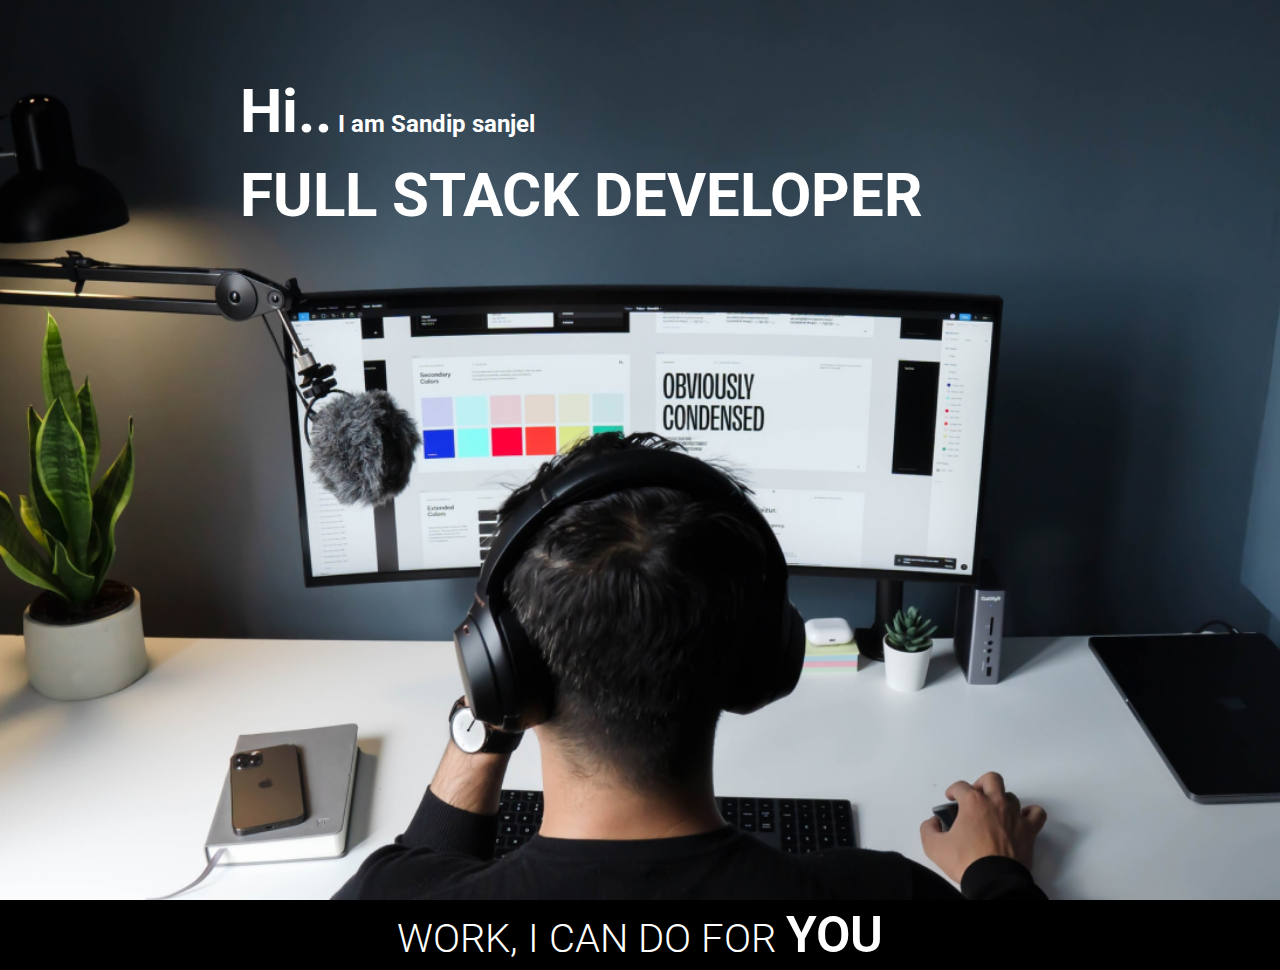
==== developerlandingpage/index.html @ 6c884f82 "12/1-2" ====
<!DOCTYPE html>
<html lang="en">
  <head>
    <meta charset="UTF-8" />
    <meta http-equiv="X-UA-Compatible" content="IE=edge" />
    <meta name="viewport" content="width=device-width, initial-scale=1.0" />
    <title>Developer|Landing page</title>
    <link rel="stylesheet" href="style.css" />
  </head>
  <body>
    <section class="hero_section">
      <div class="text_container">
        <h2><span class="lg_text">Hi..</span> I am Sandip sanjel</h2>
        <h1 class="lg_text">FULL STACK DEVELOPER</h1>
      </div>
    </section>
    <section class="black_box">
      <h2>WORK, I CAN DO FOR <span>YOU</span></h2>
    </section>
  </body>
</html>
---- developerlandingpage/style.css ----
@import url('https://fonts.googleapis.com/css2?family=Roboto:wght@100;500&display=swap');

* {
    margin: 0px;
    padding: 0px;
    box-sizing: border-box;
}

html,
body {
    line-height: 1.4;
    font-weight: 300;
    font-family: "Roboto", sans-serif;


}

.hero_section {
    background-image: url(img/developer.png);
    min-height: 100vh;
    background-position: center;
    background-size: cover;
    background-repeat: repeat;
}

.text_container {
    color: white;
    max-width: 900px;
    margin: 0px auto;
    padding-top: 70px;
    padding-left: 50px;
}

.lg_text {
    font-size: 60px;
    font-weight: 200px;
}

.black_box {
    font-size: 20px;
    text-align: center;
    background-color: black;
    color: white;
}

.black_box h2 {
    font-size: 40px;
    color: white;
    text-align: center;
    font-weight: 300;
}

.black_box h2 span {
    font-weight: 600;

    font-size: 50px;
}
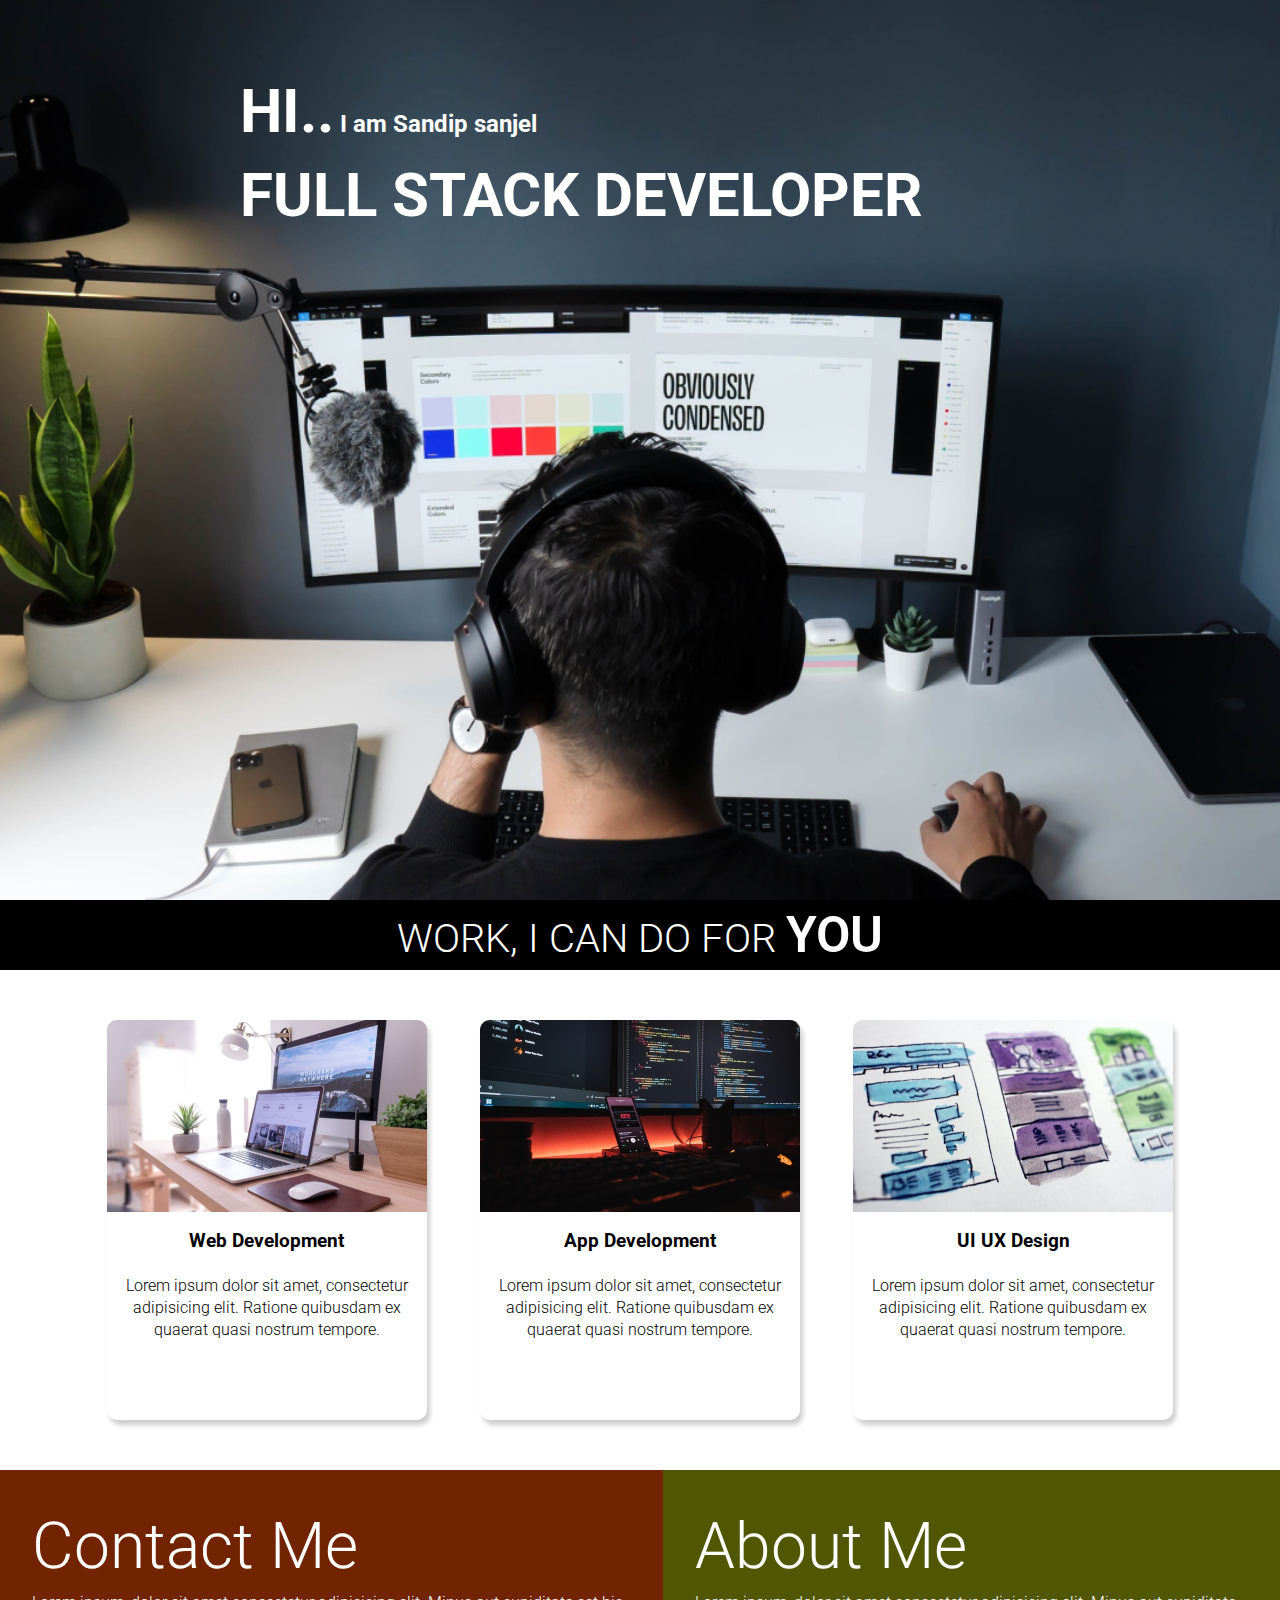
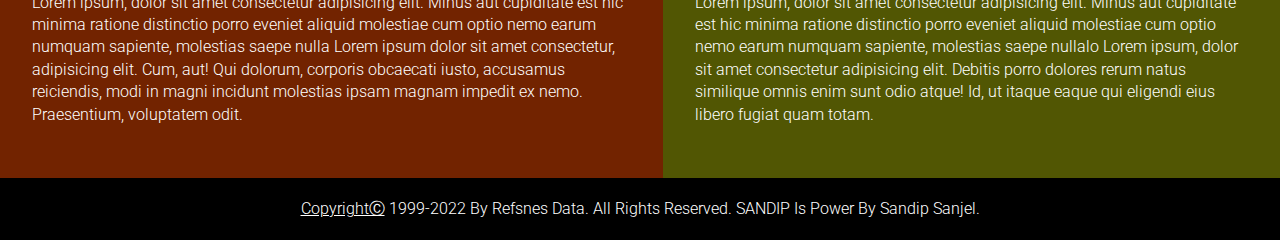
==== commit 1e658b9b: "commit" ====
--- a/developerlandingpage/index.html
+++ b/developerlandingpage/index.html
@@ -10,12 +10,85 @@
   <body>
     <section class="hero_section">
       <div class="text_container">
-        <h2><span class="lg_text">Hi..</span> I am Sandip sanjel</h2>
+        <h2><span class="lg_text">HI..</span> I am Sandip sanjel</h2>
         <h1 class="lg_text">FULL STACK DEVELOPER</h1>
       </div>
     </section>
     <section class="black_box">
       <h2>WORK, I CAN DO FOR <span>YOU</span></h2>
     </section>
+    <section class="work">
+      <div class="grid_item">
+        <div class="card">
+          <div class="image_container">
+            <img src="img/web.png" alt="web development" />
+          </div>
+          <div class="card_content">
+            <h3>Web Development</h3>
+            <p>
+              Lorem ipsum dolor sit amet, consectetur adipisicing elit. Ratione
+              quibusdam ex quaerat quasi nostrum tempore.
+            </p>
+          </div>
+        </div>
+      </div>
+      <div class="grid_item">
+        <div class="card">
+          <div class="image_container">
+            <img src="img/mobile.png" alt="app development" />
+          </div>
+          <div class="card_content">
+            <h3>App Development</h3>
+            <p>
+              Lorem ipsum dolor sit amet, consectetur adipisicing elit. Ratione
+              quibusdam ex quaerat quasi nostrum tempore.
+            </p>
+          </div>
+        </div>
+      </div>
+      <div class="grid_item">
+        <div class="card">
+          <div class="image_container">
+            <img src="img/uiux.png" alt="web development" />
+          </div>
+          <div class="card_content">
+            <h3>UI UX Design</h3>
+            <p>
+              Lorem ipsum dolor sit amet, consectetur adipisicing elit. Ratione
+              quibusdam ex quaerat quasi nostrum tempore.
+            </p>
+          </div>
+        </div>
+      </div>
+    </section>
+    <sectio class="bottom_section">
+      <div class="contact">
+        <h2>Contact Me</h2>
+        <p>
+          Lorem ipsum, dolor sit amet consectetur adipisicing elit. Minus aut
+          cupiditate est hic minima ratione distinctio porro eveniet aliquid
+          molestiae cum optio nemo earum numquam sapiente, molestias saepe nulla
+          Lorem ipsum dolor sit amet consectetur, adipisicing elit. Cum, aut!
+          Qui dolorum, corporis obcaecati iusto, accusamus reiciendis, modi in
+          magni incidunt molestias ipsam magnam impedit ex nemo. Praesentium,
+          voluptatem odit.
+        </p>
+      </div>
+      <div class="About">
+        <h2>About Me</h2>
+        <p>
+          Lorem ipsum, dolor sit amet consectetur adipisicing elit. Minus aut
+          cupiditate est hic minima ratione distinctio porro eveniet aliquid
+          molestiae cum optio nemo earum numquam sapiente, molestias saepe
+          nullalo Lorem ipsum, dolor sit amet consectetur adipisicing elit.
+          Debitis porro dolores rerum natus similique omnis enim sunt odio
+          atque! Id, ut itaque eaque qui eligendi eius libero fugiat quam totam.
+        </p>
+      </div>
+    </sectio>
+    <footer>
+      <a href="#" style="color: white">CopyrightⒸ</a> 1999-2022 by Refsnes Data.
+      All Rights Reserved. SANDIP is Power by sandip sanjel.
+    </footer>
   </body>
 </html>
--- a/developerlandingpage/style.css
+++ b/developerlandingpage/style.css
@@ -54,4 +54,127 @@
     font-weight: 600;
 
     font-size: 50px;
+}
+
+.work {
+    display: grid;
+    gap: 20px;
+    grid-template-columns: repeat(auto-fit, minmax(320px, 1fr));
+
+    max-width: 1100px;
+    margin: 50px auto;
+}
+
+.grid_item {
+    display: flex;
+    justify-content: center;
+    align-items: center;
+}
+
+.card {
+    max-width: 320px;
+    height: 400px;
+    border-radius: 10px;
+    box-shadow: 3px 5px 5px rgba(1, 1, 1, 0.2);
+    transition: 0.3s ease-in-out;
+}
+
+.card:hover {
+    transform: scale(1.05);
+    box-shadow: 3px 5px 5px rgba(1, 1, 1, 0.3);
+    transition: 0.3s ease-in-out;
+}
+
+.card_content h3 {
+    text-align: center;
+    margin-bottom: 20px;
+
+}
+
+.card_content {
+    text-align: center;
+
+}
+
+.card_content {
+    padding: 10px
+}
+
+.bottom_section {
+    display: flex
+}
+
+.contact {
+    background-color: #722300;
+
+}
+
+.About {
+    background-color: #515603;
+
+}
+
+.contact,
+.About {
+    min-height: 300px;
+    padding: 32px;
+    color: white;
+}
+
+
+.About h2,
+.contact h2 {
+    font-size: 64px;
+    font-weight: 300;
+}
+
+.About p,
+.contact p {
+    margin-bottom: 20px;
+}
+
+footer {
+    color: white;
+    padding: 20px;
+    background-color: black;
+    text-align: center;
+    text-transform: capitalize;
+
+}
+
+@media (max-width: 786px) {
+    .hero_section {
+        min-height: 40vh;
+    }
+
+    .text_container {
+        padding: 10px 0;
+        text-align: center;
+    }
+
+    .lg_text {
+        font-size: 32px;
+    }
+
+    .black_box h2 {
+        font-size: 24px;
+    }
+
+    .black_box h2 span {
+        font-weight: 400;
+        font-size: 32px;
+    }
+
+    .bottom_section {
+        flex-direction: column;
+    }
+
+    h1 {
+        font-size: 30px;
+    }
+
+    .About h2,
+    .contact h2 {
+        font-size: 50px;
+    }
 }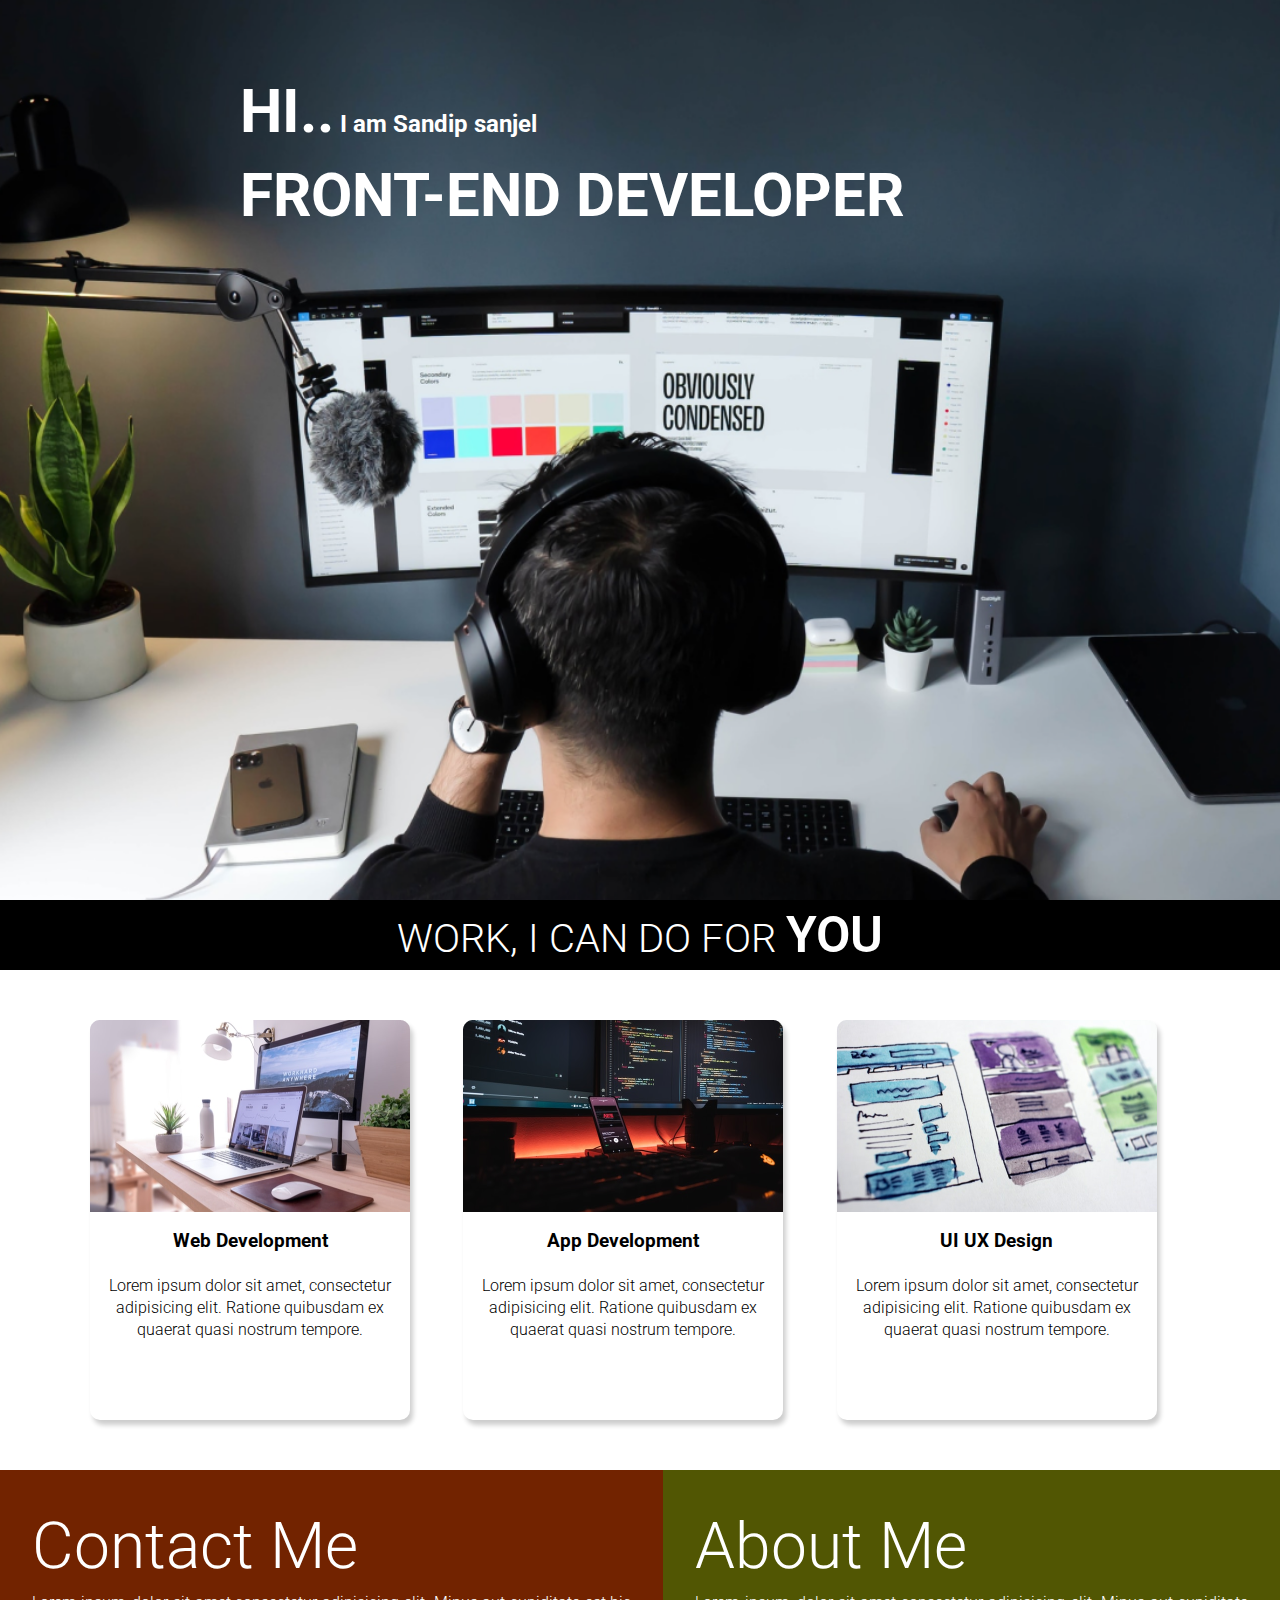
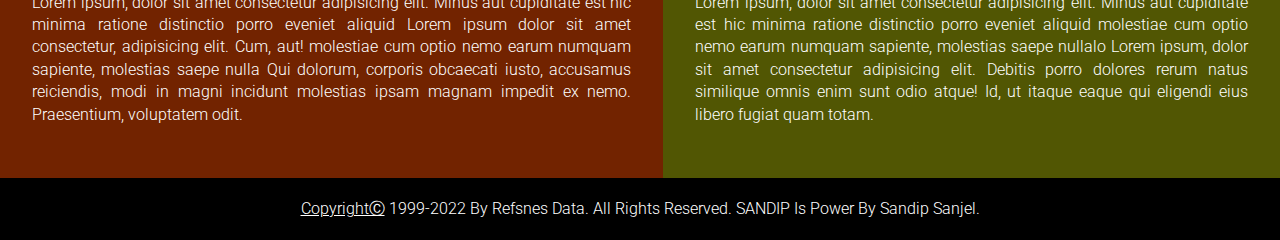
==== commit 2dacc9aa: "add" ====
--- a/developerlandingpage/index.html
+++ b/developerlandingpage/index.html
@@ -11,7 +11,7 @@
     <section class="hero_section">
       <div class="text_container">
         <h2><span class="lg_text">HI..</span> I am Sandip sanjel</h2>
-        <h1 class="lg_text">FULL STACK DEVELOPER</h1>
+        <h1 class="lg_text">FRONT-END DEVELOPER</h1>
       </div>
     </section>
     <section class="black_box">
@@ -67,8 +67,8 @@
         <p>
           Lorem ipsum, dolor sit amet consectetur adipisicing elit. Minus aut
           cupiditate est hic minima ratione distinctio porro eveniet aliquid
+          Lorem ipsum dolor sit amet consectetur, adipisicing elit. Cum, aut!
           molestiae cum optio nemo earum numquam sapiente, molestias saepe nulla
-          Lorem ipsum dolor sit amet consectetur, adipisicing elit. Cum, aut!
           Qui dolorum, corporis obcaecati iusto, accusamus reiciendis, modi in
           magni incidunt molestias ipsam magnam impedit ex nemo. Praesentium,
           voluptatem odit.
--- a/developerlandingpage/style.css
+++ b/developerlandingpage/style.css
@@ -66,7 +66,7 @@
 }
 
 .grid_item {
-    display: flex;
+
     justify-content: center;
     align-items: center;
 }
@@ -85,9 +85,11 @@
     transition: 0.3s ease-in-out;
 }
 
-.card_content h3 {
+.card_content h3,
+p {
     text-align: center;
     margin-bottom: 20px;
+
 
 }
 
@@ -102,6 +104,10 @@
 
 .bottom_section {
     display: flex
+}
+
+.bottom_section p {
+    text-align: justify;
 }
 
 .contact {
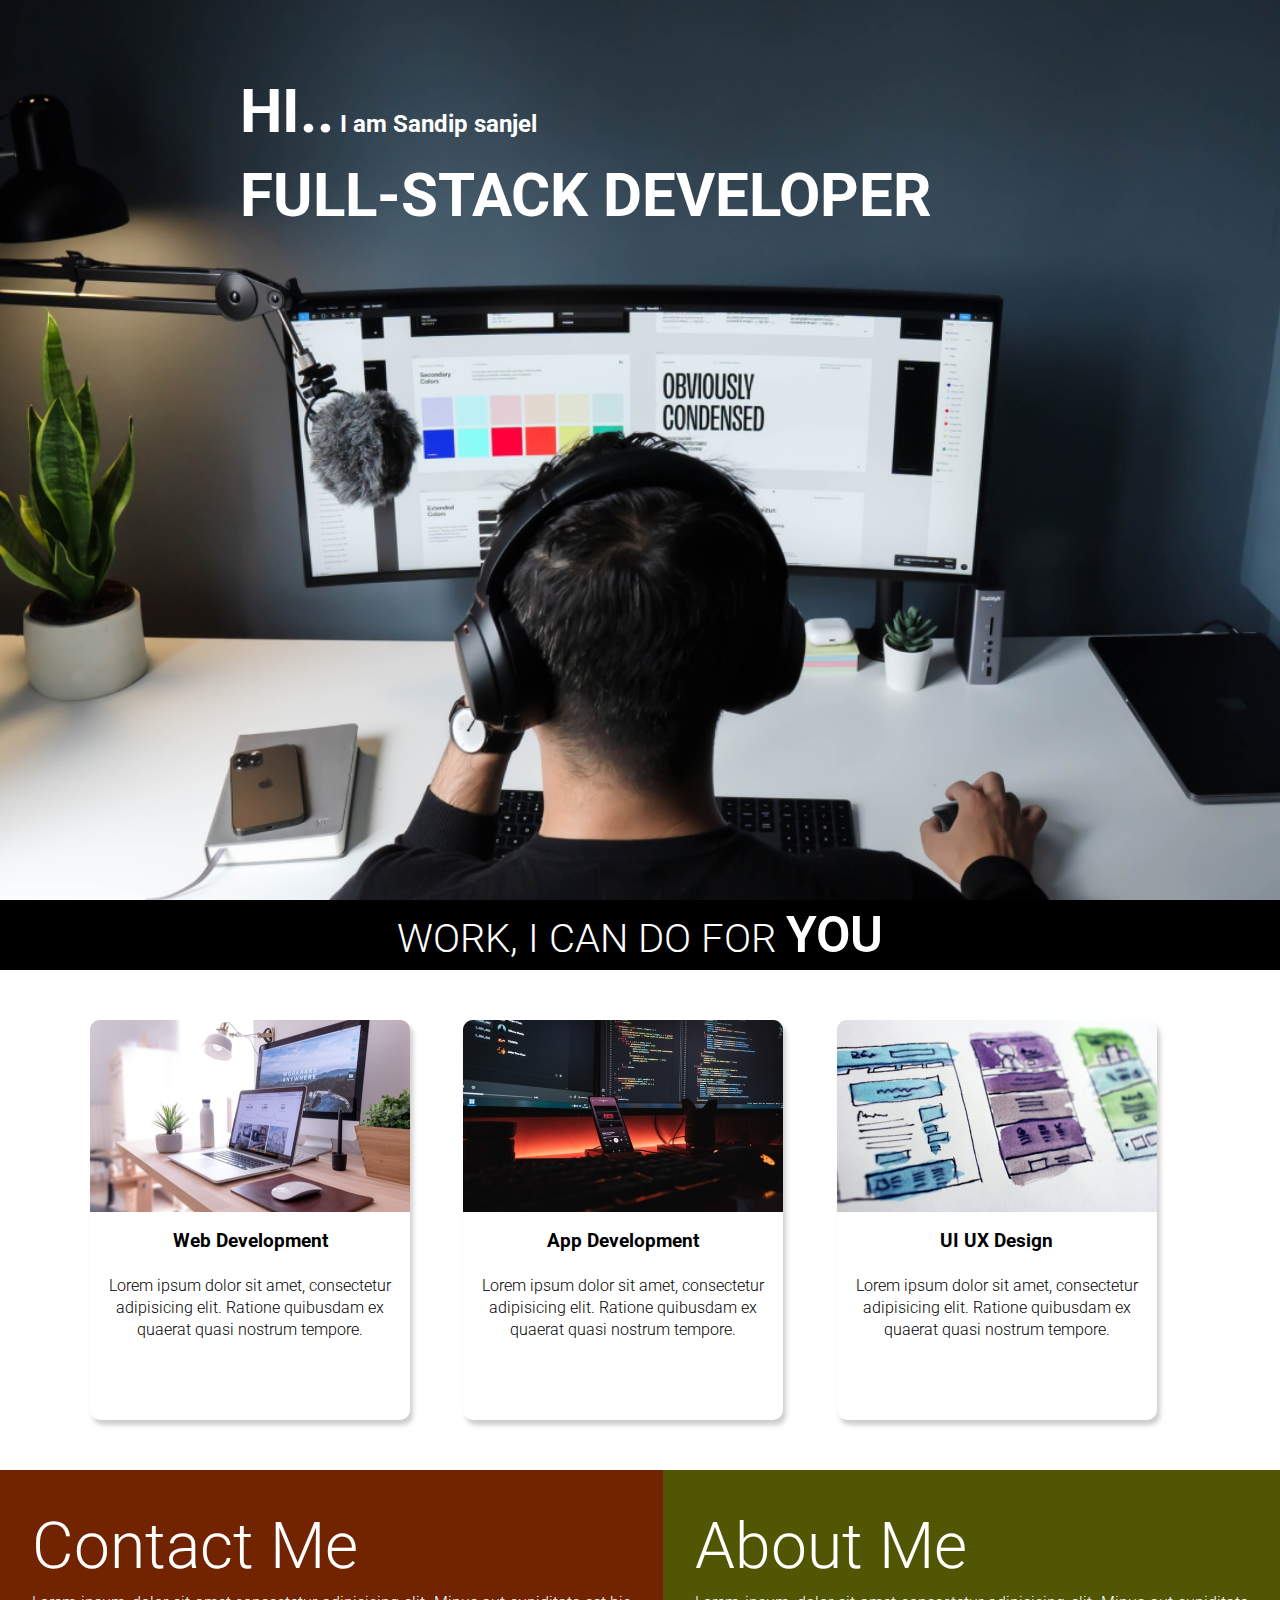
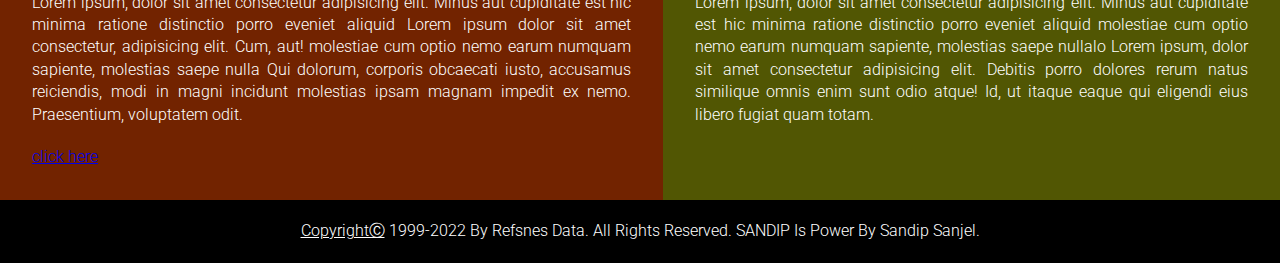
==== commit 77263eac: "add all files to private repo" ====
--- a/developerlandingpage/index.html
+++ b/developerlandingpage/index.html
@@ -11,7 +11,7 @@
     <section class="hero_section">
       <div class="text_container">
         <h2><span class="lg_text">HI..</span> I am Sandip sanjel</h2>
-        <h1 class="lg_text">FRONT-END DEVELOPER</h1>
+        <h1 class="lg_text">FULL-STACK DEVELOPER</h1>
       </div>
     </section>
     <section class="black_box">
@@ -73,6 +73,7 @@
           magni incidunt molestias ipsam magnam impedit ex nemo. Praesentium,
           voluptatem odit.
         </p>
+       <a   href="/applicationform/index.html">click here</a>
       </div>
       <div class="About">
         <h2>About Me</h2>
--- a/developerlandingpage/style.css
+++ b/developerlandingpage/style.css
@@ -11,8 +11,6 @@
     line-height: 1.4;
     font-weight: 300;
     font-family: "Roboto", sans-serif;
-
-
 }
 
 .hero_section {
@@ -181,6 +179,6 @@
 
     .About h2,
     .contact h2 {
-        font-size: 50px;
+        font-size: 10px;
     }
 }